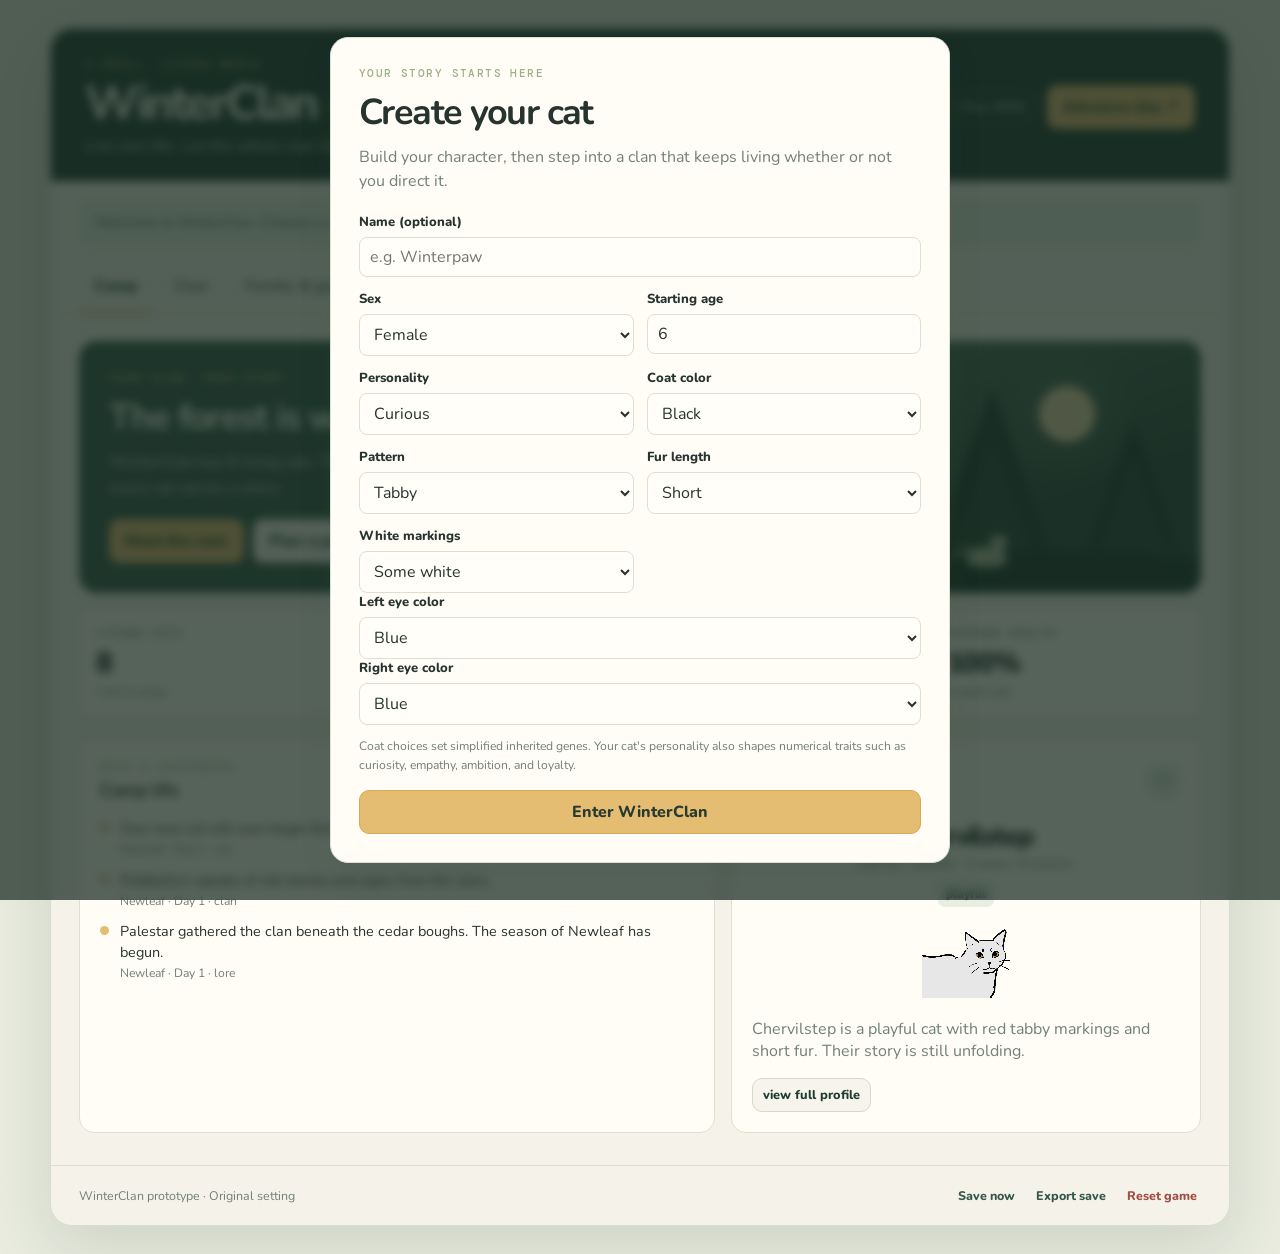
==== docs/index.html @ 531906ff "changed subfolder name" ====
<!doctype html>
<html lang="en">
<head>
  <meta charset="utf-8">
  <meta name="viewport" content="width=device-width, initial-scale=1">
  <title>WinterClan — A Cat Clan Life Simulator</title>
  <link rel="stylesheet" href="styles.css">
</head>
<body>
  <div class="app-shell">
    <header class="topbar">
      <div>
        <p class="eyebrow">A SMALL, LIVING WORLD</p>
        <h1>WinterClan <span class="paw">✦</span></h1>
        <p class="subtitle">Live one life. Let the whole clan live around you.</p>
      </div>
      <div class="top-status">
        <span id="seasonLabel" class="pill">Newleaf · Day 1</span>
        <span id="foodLabel" class="pill">Prey: 12</span>
        <button id="advanceDayBtn" class="button primary">Advance day ↗</button>
      </div>
    </header>

    <div class="notice" id="notice" role="status">
      Welcome to WinterClan. Choose a cat, explore the camp, and shape the clan's future.
    </div>

    <nav class="tabs" aria-label="Game sections">
      <button class="tab active" data-view="camp">Camp</button>
      <button class="tab" data-view="clan">Clan</button>
      <button class="tab" data-view="breeding">Family &amp; genetics</button>
      <button class="tab" data-view="territory">Territory</button>
      <button class="tab" data-view="chronicle">Chronicle</button>
    </nav>

    <main>
      <section class="view active" id="view-camp">
        <div class="hero-card">
          <div class="hero-copy">
            <p class="eyebrow">YOUR CLAN, YOUR STORY</p>
            <h2 id="campGreeting">The forest is waking.</h2>
            <p id="campSummary">Your cats are beginning another day beneath the cedar boughs.</p>
            <div class="hero-actions">
              <button class="button primary" data-jump="clan">Meet the clan</button>
              <button class="button" data-jump="territory">Plan a patrol</button>
            </div>
          </div>
          <div class="camp-art" aria-hidden="true">
            <div class="moon"></div>
            <div class="pine pine-one"></div>
            <div class="pine pine-two"></div>
            <div class="camp-ground"></div>
            <div class="cat-silhouette silhouette-one"></div>
            <div class="cat-silhouette silhouette-two"></div>
          </div>
        </div>

        <div class="stats-grid" id="statsGrid"></div>

        <div class="two-column">
          <section class="panel">
            <div class="panel-heading">
              <div>
                <p class="eyebrow">WHAT'S HAPPENING</p>
                <h3>Camp life</h3>
              </div>
              <span class="tiny-icon">☼</span>
            </div>
            <div id="campEvents" class="event-list"></div>
          </section>

          <section class="panel">
            <div class="panel-heading">
              <div>
                <p class="eyebrow">A CAT TO KNOW</p>
                <h3>Selected cat</h3>
              </div>
              <span class="tiny-icon">♡</span>
            </div>
            <div id="selectedCatCard"></div>
          </section>
        </div>
      </section>

      <section class="view" id="view-clan">
        <div class="section-intro">
          <p class="eyebrow">THE CATS WHO MAKE THE CLAN</p>
          <h2>Clan roster</h2>
          <p>You control one cat. Everyone else makes their own choices, builds relationships, remembers important moments, and may start families without your direction.</p>
        </div>

        <div class="roster-layout">
          <div class="panel roster-panel">
            <div class="panel-heading">
              <h3>Your cats <span id="catCount" class="count"></span></h3>
              <select id="rankFilter" aria-label="Filter by rank">
                <option value="all">All ranks</option>
                <option>leader</option>
                <option>deputy</option>
                <option>medicine cat</option>
                <option>warrior</option>
                <option>apprentice</option>
                <option>kit</option>
                <option>elder</option>
              </select>
            </div>
            <div id="catRoster" class="cat-roster"></div>
          </div>

          <div class="panel detail-panel" id="catDetails">
            <p class="muted">Select a cat to see their profile.</p>
          </div>
        </div>
      </section>

      <section class="view" id="view-breeding">
        <div class="section-intro">
          <p class="eyebrow">BLOODLINES &amp; HIDDEN TRAITS</p>
          <h2>Family &amp; genetics</h2>
          <p>Choose a mate for your own cat and decide whether to start a family. NPC cats form bonds and have kittens autonomously. Every kitten inherits alleles from both parents, so recessive traits can remain hidden for generations.</p>
        </div>

        <div class="breeding-layout">
          <section class="panel">
            <div class="panel-heading">
              <h3>Choose your mate</h3>
              <span class="count">Your cat + mate</span>
            </div>
            <label class="field-label" for="parentA">Your cat</label>
            <select id="parentA" class="wide-select"></select>
            <label class="field-label" for="parentB">Potential mate</label>
            <select id="parentB" class="wide-select"></select>
            <div id="breedingPreview" class="genetics-preview"></div>
            <button id="breedBtn" class="button primary full">Choose to start a family</button>
            <p class="fine-print">Your cat must be an adult and choose an unrelated adult of a different sex in this simplified version. NPC families can develop on their own in the background.</p>
          </section>

          <section class="panel">
            <div class="panel-heading">
              <div>
                <p class="eyebrow">FAMILY HISTORY</p>
                <h3>Bloodline notes</h3>
              </div>
            </div>
            <div id="familyNotes" class="event-list"></div>
          </section>
        </div>
      </section>

      <section class="view" id="view-territory">
        <div class="section-intro">
          <p class="eyebrow">BEYOND THE CAMP</p>
          <h2>Territory &amp; patrols</h2>
          <p>Choose where your cat will lead a patrol. The clanmates who join are selected by their bonds with you, and the outcome can change skills, memories, and relationships.</p>
        </div>

        <section class="panel quest-panel" id="questCard"></section>
        <div class="territory-grid" id="territoryGrid"></div>

        <section class="panel patrol-panel">
          <div class="panel-heading">
            <div>
              <p class="eyebrow">YOUR POINT OF VIEW</p>
              <h3>Your life, your choices</h3>
            </div>
            <span class="tiny-icon">➤</span>
          </div>
          <p id="individualModeText">Choose an activity for your playable cat. The rest of the clan continues acting autonomously.</p>
          <div class="action-row">
            <button class="button" id="trainBtn">Practice a skill</button>
            <button class="button" id="socialBtn">Spend time with a clanmate</button>
            <button class="button" id="restBtn">Rest and recover</button>
          </div>
        </section>
      </section>

      <section class="view" id="view-chronicle">
        <div class="section-intro">
          <p class="eyebrow">NOTHING IS EVER JUST A DAY</p>
          <h2>Clan chronicle</h2>
          <p>Births, discoveries, conflicts, and milestones become part of the clan's history. Individual cats keep private memories that shape future decisions.</p>
        </div>

        <section class="panel">
          <div class="panel-heading">
            <h3>Recent history</h3>
            <button id="clearLogBtn" class="button small">Clear view</button>
          </div>
          <div id="chronicleList" class="chronicle-list"></div>
        </section>
      </section>
    </main>

    <div class="creator-overlay" id="creatorOverlay" role="dialog" aria-modal="true" aria-labelledby="creatorTitle">
      <form class="creator-card" id="creatorForm">
        <p class="eyebrow">YOUR STORY STARTS HERE</p>
        <h2 id="creatorTitle">Create your cat</h2>
        <p class="muted">Build your character, then step into a clan that keeps living whether or not you direct it.</p>

        <div class="creator-grid">
          <div class="creator-field creator-wide">
            <label for="catName">Name (optional)</label>
            <input id="catName" name="name" maxlength="28" placeholder="e.g. Winterpaw">
          </div>

          <div class="creator-field">
            <label for="catSex">Sex</label>
            <select id="catSex" name="sex">
              <option value="female">Female</option>
              <option value="male">Male</option>
            </select>
          </div>

          <div class="creator-field">
            <label for="catAge">Starting age</label>
            <input
                type="number"
                id="catAge"
                name="age"
                value="6"
                min="0"
                max="300"
                step="1"
                required
            >
          </div>

          <div class="creator-field">
            <label for="catPersonality">Personality</label>
            <select id="catPersonality" name="personality">
              <option value="curious">Curious</option>
              <option value="bold">Bold</option>
              <option value="gentle">Gentle</option>
              <option value="patient">Patient</option>
              <option value="wary">Wary</option>
              <option value="playful">Playful</option>
              <option value="proud">Proud</option>
              <option value="observant">Observant</option>
              <option value="stubborn">Stubborn</option>
              <option value="loyal">Loyal</option>
            </select>
          </div>

          <div class="creator-field">
            <label for="catColor">Coat color</label>
            <select id="catColor" name="color">
              <option value="black">Black</option>
              <option value="chocolate">Chocolate</option>
              <option value="blue">Blue-gray</option>
              <option value="lilac">Lilac-gray</option>
              <option value="red">Red</option>
              <option value="cream">Cream</option>
            </select>
          </div>

          <div class="creator-field">
            <label for="catPattern">Pattern</label>
            <select id="catPattern" name="pattern">
              <option value="tabby">Tabby</option>
              <option value="solid">Solid</option>
            </select>
          </div>

          <div class="creator-field">
            <label for="catFur">Fur length</label>
            <select id="catFur" name="fur">
              <option value="short">Short</option>
              <option value="long">Long</option>
            </select>
          </div>

          <div class="creator-field">
            <label for="catWhite">White markings</label>
            <select id="catWhite" name="white">
              <option value="none">None</option>
              <option value="some" selected>Some white</option>
              <option value="high">High white</option>
            </select>
          </div>
        </div>

        <div class="creator-field">
        <label for="catLeftEye">Left eye color</label>
        <select id="catLeftEye" name="leftEye">
            <option value="blue" selected>Blue</option>
            <option value="green">Green</option>
            <option value="amber">Amber</option>
            <option value="gold">Gold</option>
            <option value="copper">Copper</option>
        </select>
        </div>

        <div class="creator-field">
        <label for="catRightEye">Right eye color</label>
        <select id="catRightEye" name="rightEye">
            <option value="blue" selected>Blue</option>
            <option value="green">Green</option>
            <option value="amber">Amber</option>
            <option value="gold">Gold</option>
            <option value="copper">Copper</option>
            <option value="same">Same as left eye</option>
        </select>
        </div>

        <p class="fine-print">Coat choices set simplified inherited genes. Your cat's personality also shapes numerical traits such as curiosity, empathy, ambition, and loyalty.</p>
        <button class="button primary full" type="submit">Enter WinterClan</button>
      </form>
    </div>

    <footer>
      <span>WinterClan prototype · Original setting</span>
      <div class="footer-actions">
        <button id="saveBtn" class="text-button">Save now</button>
        <button id="exportBtn" class="text-button">Export save</button>
        <button id="resetBtn" class="text-button danger-text">Reset game</button>
      </div>
    </footer>
  </div>
  <script src="js/story-events.js"></script>
  <script src="js/gossip.js"></script>
  <script src="js/npc-ai.js"></script>
  <script src="js/relationships.js"></script>
  <script src="js/social-reactions.js"></script>
  <script src="js/cat-renderer.js"></script>
  <script src="js/game.js"></script>
</body>
</html>
---- docs/styles.css ----
@import url("https://fonts.googleapis.com/css2?family=DM+Mono:wght@400;500&family=Nunito:wght@400;600;700;800;900&display=swap");

:root {
  --ink: #26332f;
  --muted: #718078;
  --paper: #f5f3e9;
  --panel: #fffdf6;
  --line: #dedfd0;
  --forest: #34594a;
  --forest-dark: #203d33;
  --sage: #dce7d6;
  --moss: #9caf87;
  --gold: #e4bd72;
  --rose: #dba9a0;
  --shadow: 0 12px 35px rgba(41, 58, 47, 0.08);
}

* {
  box-sizing: border-box;
}

body {
  margin: 0;
  background: #e9ecdf;
  color: var(--ink);
  font-family: "Nunito", system-ui, sans-serif;
}

button,
select,
input {
  font: inherit;
}
button {
  cursor: pointer;
}

button:focus-visible,
select:focus-visible,
input:focus-visible {
  outline: 3px solid #d3a94f;
  outline-offset: 2px;
}

.app-shell {
  max-width: 1180px;
  margin: 28px auto;
  background: var(--paper);
  border: 1px solid #d7ddcf;
  border-radius: 22px;
  overflow: hidden;
  box-shadow: 0 22px 65px rgba(32, 61, 51, 0.14);
}

.topbar {
  padding: 28px 34px 24px;
  background: var(--forest-dark);
  color: #fffdf5;
  display: flex;
  align-items: center;
  justify-content: space-between;
  gap: 24px;
}

h1,
h2,
h3,
p {
  margin-top: 0;
}

h1 {
  font-size: clamp(2rem, 4vw, 3rem);
  letter-spacing: -0.06em;
  line-height: 1;
  margin-bottom: 8px;
}

h2 {
  font-size: clamp(1.65rem, 3vw, 2.25rem);
  letter-spacing: -0.045em;
  margin-bottom: 8px;
}

h3 {
  font-size: 1.12rem;
  letter-spacing: -0.02em;
  margin-bottom: 0;
}

.paw {
  color: var(--gold);
  font-size: 0.72em;
}
.subtitle {
  margin: 0;
  color: #c6d6c8;
}

.eyebrow {
  font:
    500 0.68rem "DM Mono",
    monospace;
  letter-spacing: 0.13em;
  text-transform: uppercase;
  color: var(--moss);
  margin-bottom: 8px;
}

.topbar .eyebrow {
  color: #d2bd84;
}

.top-status {
  display: flex;
  flex-wrap: wrap;
  justify-content: flex-end;
  align-items: center;
  gap: 8px;
}

.pill {
  border: 1px solid #577365;
  border-radius: 99px;
  padding: 8px 12px;
  color: #e7eee4;
  font-size: 0.8rem;
  white-space: nowrap;
}

.button {
  background: #f7f5eb;
  border: 1px solid #d4d9ca;
  color: var(--forest-dark);
  padding: 10px 15px;
  border-radius: 10px;
  font-weight: 800;
  transition:
    transform 0.12s ease,
    background 0.12s ease;
}

.button:hover {
  transform: translateY(-1px);
  background: #fff;
}

.button.primary {
  background: var(--gold);
  border-color: #d5a955;
  color: #293a30;
}

.button.primary:hover {
  background: #f0ca83;
}
.button.small {
  padding: 7px 10px;
  font-size: 0.8rem;
}
.button.full {
  width: 100%;
  margin-top: 16px;
}

.notice {
  margin: 18px 28px 0;
  padding: 12px 15px;
  border-radius: 10px;
  background: #e5eddf;
  color: #3d5b48;
  border: 1px solid #d3e0cd;
  font-size: 0.9rem;
}

.notice-pop {
  animation: noticePop 0.5s ease;
}

@keyframes noticePop {
  0% {
    transform: scale(0.99);
  }
  50% {
    transform: scale(1.01);
  }
  100% {
    transform: scale(1);
  }
}

.tabs {
  display: flex;
  gap: 6px;
  padding: 18px 28px 0;
  border-bottom: 1px solid var(--line);
  overflow-x: auto;
}

.tab {
  border: 0;
  background: transparent;
  color: var(--muted);
  padding: 12px 15px 14px;
  font-weight: 800;
  border-bottom: 3px solid transparent;
  white-space: nowrap;
}

.tab:hover {
  color: var(--forest);
}

.tab.active {
  color: var(--forest-dark);
  border-bottom-color: var(--gold);
}

main {
  padding: 26px 28px 32px;
  min-height: 520px;
}

.view {
  display: none;
  animation: appear 0.18s ease;
}
.view.active {
  display: block;
}

@keyframes appear {
  from {
    opacity: 0.55;
    transform: translateY(3px);
  }
  to {
    opacity: 1;
    transform: none;
  }
}

.hero-card {
  min-height: 250px;
  background: var(--forest);
  border-radius: 18px;
  overflow: hidden;
  color: #fffdf5;
  display: grid;
  grid-template-columns: 1.1fr 0.9fr;
  position: relative;
}

.hero-copy {
  padding: 30px;
  z-index: 1;
  align-self: center;
}
.hero-copy .eyebrow {
  color: #e7c981;
}

.hero-copy p:not(.eyebrow) {
  max-width: 430px;
  color: #d9e4d8;
  line-height: 1.6;
}

.hero-actions {
  display: flex;
  gap: 9px;
  flex-wrap: wrap;
  margin-top: 18px;
}

.camp-art {
  min-height: 250px;
  position: relative;
  overflow: hidden;
  background: linear-gradient(160deg, #597964 0%, #2d4d3f 68%);
}

.moon {
  width: 56px;
  height: 56px;
  border-radius: 50%;
  background: #e9d8a8;
  position: absolute;
  right: 21%;
  top: 18%;
  box-shadow: 0 0 50px #e9d8a855;
}

.pine {
  position: absolute;
  bottom: 28px;
  width: 0;
  height: 0;
  border-left: 58px solid transparent;
  border-right: 58px solid transparent;
  border-bottom: 160px solid #203d33;
}

.pine:after {
  content: "";
  position: absolute;
  left: -42px;
  top: 40px;
  border-left: 42px solid transparent;
  border-right: 42px solid transparent;
  border-bottom: 118px solid #294738;
}

.pine-one {
  right: 30%;
  transform: scale(1.2);
}

.pine-two {
  right: 2%;
  transform: scale(0.8);
  border-bottom-color: #1f3a30;
}

.camp-ground {
  position: absolute;
  bottom: 0;
  height: 45px;
  width: 100%;
  background: #1d382e;
  border-radius: 50% 50% 0 0 / 25% 25% 0 0;
}

.cat-silhouette {
  position: absolute;
  z-index: 2;
  bottom: 27px;
  width: 55px;
  height: 28px;
  border-radius: 45% 48% 35% 35%;
  background: #d6c6a0;
}

.cat-silhouette:before {
  content: "";
  position: absolute;
  right: -2px;
  top: -18px;
  width: 25px;
  height: 23px;
  border-radius: 50%;
  background: inherit;
  clip-path: polygon(
    0 20%,
    24% 0,
    40% 20%,
    76% 0,
    100% 45%,
    82% 100%,
    18% 100%
  );
}

.cat-silhouette:after {
  content: "";
  position: absolute;
  left: -24px;
  top: 4px;
  width: 35px;
  height: 6px;
  border-top: 4px solid #d6c6a0;
  border-radius: 50%;
  transform: rotate(-25deg);
}

.silhouette-one {
  left: 25%;
}

.silhouette-two {
  left: 52%;
  bottom: 22px;
  transform: scale(0.72);
  background: #aebc9b;
}

.stats-grid {
  display: grid;
  grid-template-columns: repeat(4, 1fr);
  gap: 12px;
  margin: 16px 0 22px;
}

.stat-card {
  background: var(--panel);
  border: 1px solid var(--line);
  border-radius: 13px;
  padding: 16px;
}

.stat-label {
  color: var(--muted);
  font:
    500 0.68rem "DM Mono",
    monospace;
  text-transform: uppercase;
  letter-spacing: 0.08em;
}

.stat-value {
  font-size: 1.75rem;
  font-weight: 900;
  margin-top: 4px;
  letter-spacing: -0.04em;
}

.stat-foot {
  font-size: 0.78rem;
  color: var(--muted);
  margin-top: 1px;
}

.two-column,
.breeding-layout {
  display: grid;
  grid-template-columns: 1.15fr 0.85fr;
  gap: 16px;
}

.panel {
  background: var(--panel);
  border: 1px solid var(--line);
  border-radius: 15px;
  padding: 20px;
  min-width: 0;
}

.panel-heading {
  display: flex;
  align-items: center;
  justify-content: space-between;
  gap: 12px;
  margin-bottom: 16px;
}

.panel-heading .eyebrow {
  margin-bottom: 4px;
}

.tiny-icon {
  display: grid;
  place-items: center;
  width: 34px;
  height: 34px;
  border-radius: 11px;
  background: #e9efe3;
  color: var(--forest);
  font-size: 1.1rem;
}

.event-list {
  display: flex;
  flex-direction: column;
  gap: 11px;
}

.event-item {
  display: flex;
  gap: 11px;
  align-items: flex-start;
  font-size: 0.9rem;
  line-height: 1.45;
}

.event-dot {
  width: 9px;
  height: 9px;
  margin-top: 5px;
  flex: 0 0 auto;
  border-radius: 50%;
  background: var(--gold);
}

.event-item small {
  display: block;
  color: var(--muted);
  margin-top: 2px;
  font-size: 0.76rem;
}

.section-intro {
  margin: 2px 0 22px;
  max-width: 720px;
}

.section-intro > p:last-child {
  color: var(--muted);
  line-height: 1.6;
  margin-bottom: 0;
}

.roster-layout {
  display: grid;
  grid-template-columns: minmax(270px, 0.8fr) minmax(0, 1.2fr);
  gap: 16px;
  align-items: start;
}

.roster-panel {
  padding: 16px;
}
.count {
  font:
    500 0.72rem "DM Mono",
    monospace;
  color: var(--muted);
  background: #edf0e7;
  padding: 4px 7px;
  border-radius: 6px;
}

select,
input {
  background: #fffef9;
  color: var(--ink);
  border: 1px solid var(--line);
  border-radius: 8px;
  padding: 8px 10px;
  max-width: 100%;
}

.cat-roster {
  display: flex;
  flex-direction: column;
  gap: 7px;
  max-height: 600px;
  overflow-y: auto;
}

.cat-row {
  display: flex;
  align-items: center;
  gap: 10px;
  border: 1px solid transparent;
  border-radius: 11px;
  padding: 9px;
  background: #f8f7ef;
  text-align: left;
  color: var(--ink);
  width: 100%;
}

.cat-row:hover {
  border-color: #c9d7c5;
  background: #f0f4eb;
}
.cat-row.selected {
  border-color: #93ae8b;
  background: #e8f0e3;
}

.cat-avatar {
  width: 43px;
  height: 43px;
  flex: 0 0 auto;
  display: grid;
  place-items: center;
  font-size: 1.6rem;
  border-radius: 12px;
  background: var(--fur, #c8b79d);
  border: 2px solid #ffffff99;
}

.cat-row-info {
  flex: 1;
  min-width: 0;
}
.cat-row-name {
  font-weight: 900;
}
.cat-row-sub {
  color: var(--muted);
  font-size: 0.76rem;
}

.cat-row-badge {
  font-size: 0.67rem;
  padding: 4px 6px;
  border-radius: 6px;
  background: #e7eadf;
  color: #526252;
}

.detail-panel {
  min-height: 320px;
}

.profile-heading {
  text-align: center;
  margin-bottom: 8px;
}

.profile-heading .tag-row {
  justify-content: center;
}

.profile-avatar {
  width: 88px;
  height: 88px;
  border-radius: 20px;
  background: transparent;
  border: 4px solid #fff;
  box-shadow: 0 0 0 1px var(--line);
  display: grid;
  place-items: center;
  object-fit: contain;
  flex: 0 0 auto;
}

.profile-illustration {
  display: flex;
  justify-content: center;
  align-items: center;
  width: 100%;
  margin: 12px 0 20px;
  padding: 0;
}

#fullProfileCatCanvas {
  display: block;
  width: 100%;
  max-width: 680px;
  max-height: 460px;
  height: auto;
  object-fit: contain;
}

.profile-name {
  font-size: 1.65rem;
  font-weight: 900;
  letter-spacing: -0.04em;
}
.profile-meta {
  color: var(--muted);
  font-size: 0.85rem;
  text-transform: lowercase;
}
.tag-row {
  display: flex;
  flex-wrap: wrap;
  gap: 6px;
  margin-top: 8px;
}

.tag {
  background: #e8eee2;
  color: #3e5b48;
  border-radius: 7px;
  padding: 5px 8px;
  font-size: 0.75rem;
  font-weight: 800;
}

.profile-section {
  border-top: 1px solid var(--line);
  padding-top: 15px;
  margin-top: 15px;
}

.profile-section h4 {
  margin: 0 0 10px;
  font-size: 0.88rem;
}

.trait-grid {
  display: grid;
  grid-template-columns: repeat(2, minmax(0, 1fr));
  gap: 8px;
}

.trait {
  background: #f5f4eb;
  border-radius: 9px;
  padding: 10px;
}
.trait-label {
  color: var(--muted);
  font-size: 0.72rem;
}
.trait-value {
  font-weight: 800;
  font-size: 0.88rem;
  margin-top: 3px;
  overflow-wrap: anywhere;
}
.meter {
  height: 6px;
  background: #e6e8dd;
  border-radius: 99px;
  overflow: hidden;
  margin-top: 7px;
}
.meter span {
  display: block;
  height: 100%;
  background: var(--moss);
  border-radius: inherit;
}

.field-label {
  display: block;
  font-weight: 800;
  font-size: 0.82rem;
  margin: 15px 0 6px;
}
.wide-select {
  width: 100%;
}

.genetics-preview {
  margin-top: 18px;
  padding: 15px;
  border-radius: 12px;
  background: #f3f4e9;
  line-height: 1.55;
  font-size: 0.88rem;
}

.preview-title {
  font-weight: 900;
  margin-bottom: 8px;
}

.gene-line {
  display: flex;
  justify-content: space-between;
  gap: 12px;
  padding: 5px 0;
  border-bottom: 1px dashed #d9dece;
}

.gene-line:last-child {
  border-bottom: 0;
}
.gene-line span:last-child {
  font-family: "DM Mono", monospace;
  font-size: 0.8rem;
}
.fine-print {
  font-size: 0.76rem;
  color: var(--muted);
  line-height: 1.5;
  margin: 12px 0 0;
}

.territory-grid {
  display: grid;
  grid-template-columns: repeat(3, 1fr);
  gap: 13px;
  margin-bottom: 16px;
}

.location-card {
  text-align: left;
  padding: 17px;
  border: 1px solid var(--line);
  border-radius: 14px;
  background: var(--panel);
  color: var(--ink);
  min-height: 175px;
}

.location-card:hover {
  border-color: #9eb599;
  transform: translateY(-2px);
}
.location-emoji {
  font-size: 1.8rem;
  display: block;
  margin-bottom: 10px;
}
.location-card h3 {
  margin-bottom: 7px;
}

.location-card p {
  color: var(--muted);
  font-size: 0.82rem;
  line-height: 1.5;
  margin-bottom: 10px;
}

.location-difficulty {
  font:
    0.68rem "DM Mono",
    monospace;
  color: #59715b;
  text-transform: uppercase;
  letter-spacing: 0.08em;
}

.patrol-panel {
  margin-top: 10px;
}
.action-row {
  display: flex;
  flex-wrap: wrap;
  gap: 8px;
}
.muted {
  color: var(--muted);
}

.chronicle-list {
  display: flex;
  flex-direction: column;
  gap: 0;
}

.chronicle-entry {
  display: grid;
  grid-template-columns: 110px 1fr;
  gap: 15px;
  padding: 14px 0;
  border-bottom: 1px solid var(--line);
  line-height: 1.5;
}

.chronicle-entry:last-child {
  border-bottom: 0;
}

.chronicle-date {
  color: var(--muted);
  font:
    0.7rem "DM Mono",
    monospace;
}

.chronicle-text {
    font-size: 0.9rem;
    white-space: pre-wrap;
    overflow-wrap: anywhere;
    min-width: 0;
}

.chronicle-type {
  display: inline-block;
  margin-right: 7px;
  color: #527055;
  background: #e9efe3;
  border-radius: 5px;
  padding: 2px 6px;
  font-size: 0.65rem;
  font-weight: 900;
  text-transform: uppercase;
}

.creator-overlay {
  position: fixed;
  inset: 0;
  z-index: 20;
  display: none;
  align-items: center;
  justify-content: center;
  overflow-y: auto;
  padding: 20px;
  background: rgba(21, 39, 31, 0.72);
  backdrop-filter: blur(5px);
}

.creator-overlay.open {
  display: flex;
}

.creator-card {
  width: min(100%, 620px);
  max-height: 95vh;
  overflow-y: auto;
  padding: 28px;
  border: 1px solid var(--line);
  border-radius: 18px;
  background: var(--panel);
  box-shadow: var(--shadow);
}

.creator-card h2 {
  margin-bottom: 8px;
}
.creator-card > .muted {
  line-height: 1.5;
}

.creator-grid {
  display: grid;
  grid-template-columns: repeat(2, minmax(0, 1fr));
  gap: 13px;
  margin-top: 20px;
}

.creator-field {
  display: flex;
  flex-direction: column;
  gap: 6px;
  min-width: 0;
}
.creator-field label {
  font-size: 0.82rem;
  font-weight: 800;
}
.creator-field input,
.creator-field select {
  width: 100%;
}
.creator-wide {
  grid-column: 1 / -1;
}

footer {
  border-top: 1px solid var(--line);
  padding: 17px 28px;
  display: flex;
  justify-content: space-between;
  align-items: center;
  gap: 12px;
  color: var(--muted);
  font-size: 0.78rem;
}

.footer-actions {
  display: flex;
  gap: 13px;
  flex-wrap: wrap;
}

.text-button {
  border: 0;
  background: transparent;
  color: var(--forest);
  font-weight: 800;
  padding: 4px;
}

.text-button:hover {
  text-decoration: underline;
}
.danger-text {
  color: #a04d43;
}
.empty-state {
  color: var(--muted);
  padding: 16px 0;
  font-size: 0.9rem;
}

#miniProfileCatCanvas {
  width: 88px;
  height: 79px;
  display: block;
  object-fit: contain;
}

@media (max-width: 820px) {
  .app-shell {
    margin: 0;
    border-radius: 0;
    border: 0;
  }
  .topbar {
    align-items: flex-start;
    flex-direction: column;
    padding: 24px 20px;
  }
  .top-status {
    justify-content: flex-start;
  }
  main {
    padding: 20px 16px 28px;
  }
  .tabs {
    padding: 14px 12px 0;
  }
  .notice {
    margin: 14px 16px 0;
  }
  .hero-card {
    grid-template-columns: 1fr;
  }
  .camp-art {
    min-height: 145px;
  }
  .hero-copy {
    padding: 24px;
  }
  .stats-grid {
    grid-template-columns: repeat(2, 1fr);
  }
  .two-column,
  .breeding-layout,
  .roster-layout {
    grid-template-columns: 1fr;
  }
  .territory-grid {
    grid-template-columns: 1fr;
  }
  .location-card {
    min-height: auto;
  }
  footer {
    padding: 16px;
    align-items: flex-start;
    flex-direction: column;
  }
  .creator-card {
    padding: 22px;
  }
}

@media (max-width: 480px) {
  .creator-grid {
    grid-template-columns: 1fr;
  }
  .creator-wide {
    grid-column: auto;
  }
  .chronicle-entry {
    grid-template-columns: 1fr;
    gap: 4px;
  }
  .profile-header {
    align-items: flex-start;
  }
  .profile-avatar {
    width: 70px;
    height: 70px;
    font-size: 2.5rem;
  }
}

@media (prefers-reduced-motion: reduce) {
  *,
  *::before,
  *::after {
    animation-duration: 0.01ms !important;
    transition-duration: 0.01ms !important;
    scroll-behavior: auto !important;
  }
}
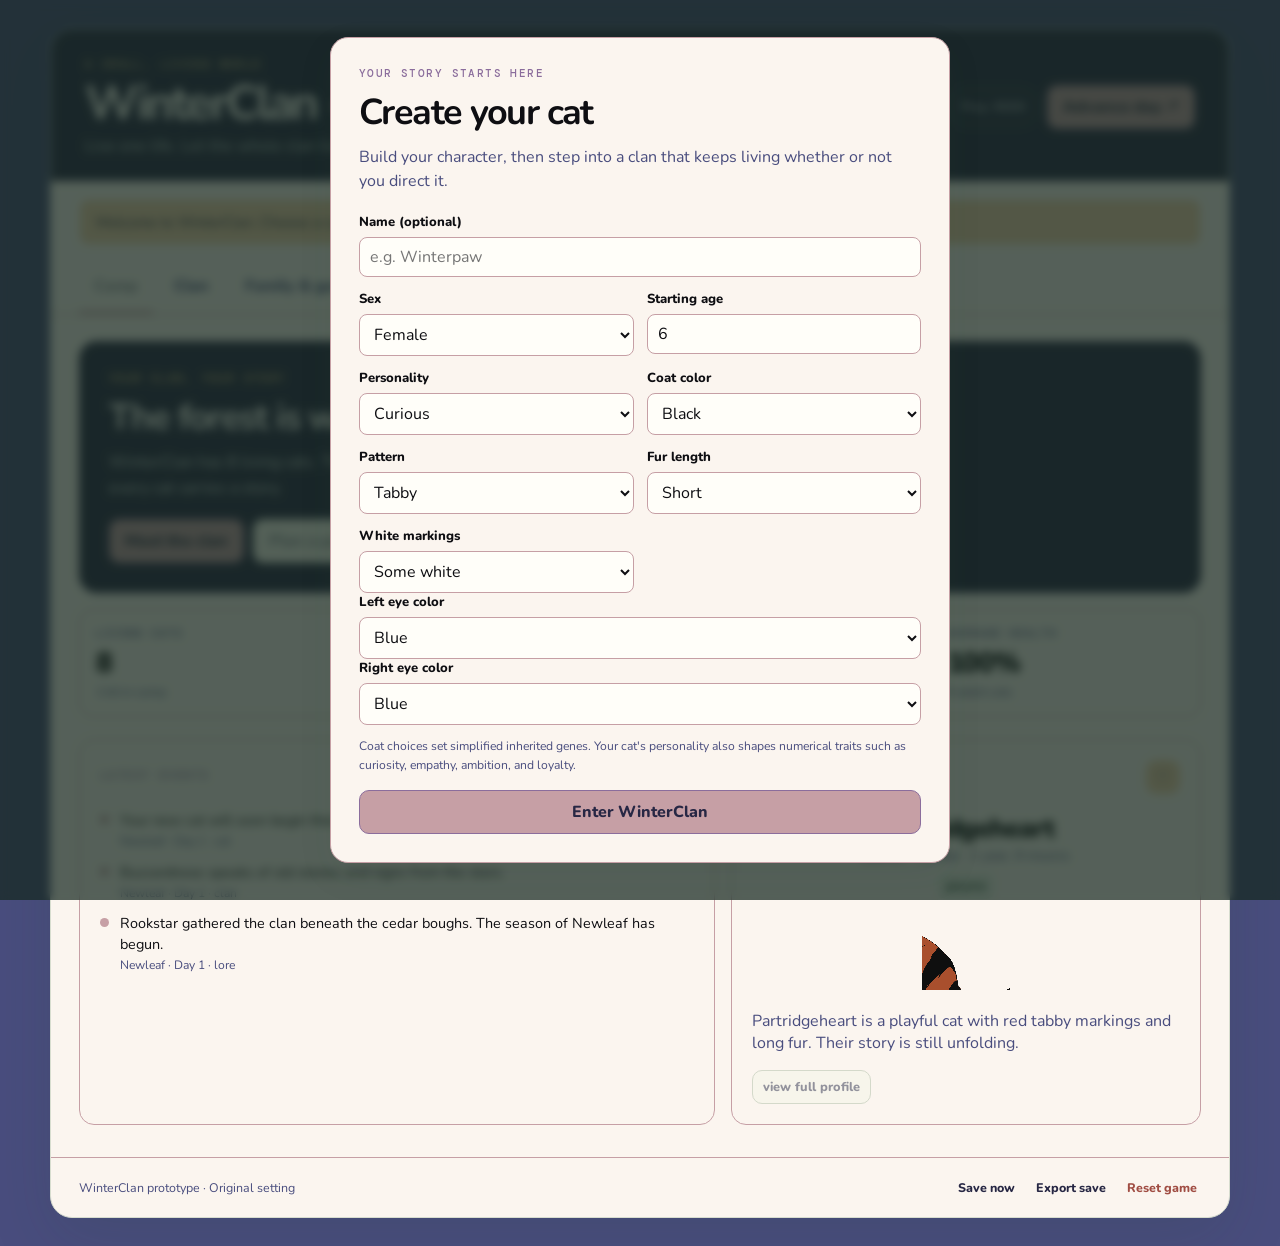
==== commit 1da32188: "Merge branch 'main' of https://github.com/disanthus/cat-game" ====
--- a/docs/index.html
+++ b/docs/index.html
@@ -61,8 +61,7 @@
           <section class="panel">
             <div class="panel-heading">
               <div>
-                <p class="eyebrow">WHAT'S HAPPENING</p>
-                <h3>Camp life</h3>
+                <p class="eyebrow">LATEST EVENTS</p>
               </div>
               <span class="tiny-icon">☼</span>
             </div>
@@ -72,8 +71,7 @@
           <section class="panel">
             <div class="panel-heading">
               <div>
-                <p class="eyebrow">A CAT TO KNOW</p>
-                <h3>Selected cat</h3>
+                <p class="eyebrow">SELECTED CAT</p>
               </div>
               <span class="tiny-icon">♡</span>
             </div>
--- a/docs/styles.css
+++ b/docs/styles.css
@@ -1,17 +1,17 @@
 @import url("https://fonts.googleapis.com/css2?family=DM+Mono:wght@400;500&family=Nunito:wght@400;600;700;800;900&display=swap");
 
 :root {
-  --ink: #26332f;
-  --muted: #718078;
-  --paper: #f5f3e9;
-  --panel: #fffdf6;
-  --line: #dedfd0;
-  --forest: #34594a;
-  --forest-dark: #203d33;
-  --sage: #dce7d6;
-  --moss: #9caf87;
-  --gold: #e4bd72;
-  --rose: #dba9a0;
+  --ink: #0e0e12;
+  --muted: #494d7e;
+  --paper: #fbf5ef;
+  --panel: #fbf5ef;
+  --line: #c69fa5;
+  --forest: #272744;
+  --forest-dark: #92929c;
+  --sage: #ffd4a3;
+  --moss: #8b6d9c;
+  --gold: #c69fa5;
+  --rose: #d08159;
   --shadow: 0 12px 35px rgba(41, 58, 47, 0.08);
 }
 
@@ -21,7 +21,7 @@
 
 body {
   margin: 0;
-  background: #e9ecdf;
+  background: #494d7e;
   color: var(--ink);
   font-family: "Nunito", system-ui, sans-serif;
 }
@@ -38,7 +38,7 @@
 button:focus-visible,
 select:focus-visible,
 input:focus-visible {
-  outline: 3px solid #d3a94f;
+  outline: 3px solid #c69fa5;
   outline-offset: 2px;
 }
 
@@ -54,7 +54,7 @@
 
 .topbar {
   padding: 28px 34px 24px;
-  background: var(--forest-dark);
+  background: var(--forest);
   color: #fffdf5;
   display: flex;
   align-items: center;
@@ -147,12 +147,12 @@
 
 .button.primary {
   background: var(--gold);
-  border-color: #d5a955;
-  color: #293a30;
+  border-color: #8b6d9c;
+  color: #272744;
 }
 
 .button.primary:hover {
-  background: #f0ca83;
+  background: #8b6d9c;
 }
 .button.small {
   padding: 7px 10px;
@@ -167,9 +167,9 @@
   margin: 18px 28px 0;
   padding: 12px 15px;
   border-radius: 10px;
-  background: #e5eddf;
-  color: #3d5b48;
-  border: 1px solid #d3e0cd;
+  background: #f2d3ab;
+  color: #272744;
+  border: 1px solid #fbf5ef;
   font-size: 0.9rem;
 }
 
@@ -273,117 +273,6 @@
   margin-top: 18px;
 }
 
-.camp-art {
-  min-height: 250px;
-  position: relative;
-  overflow: hidden;
-  background: linear-gradient(160deg, #597964 0%, #2d4d3f 68%);
-}
-
-.moon {
-  width: 56px;
-  height: 56px;
-  border-radius: 50%;
-  background: #e9d8a8;
-  position: absolute;
-  right: 21%;
-  top: 18%;
-  box-shadow: 0 0 50px #e9d8a855;
-}
-
-.pine {
-  position: absolute;
-  bottom: 28px;
-  width: 0;
-  height: 0;
-  border-left: 58px solid transparent;
-  border-right: 58px solid transparent;
-  border-bottom: 160px solid #203d33;
-}
-
-.pine:after {
-  content: "";
-  position: absolute;
-  left: -42px;
-  top: 40px;
-  border-left: 42px solid transparent;
-  border-right: 42px solid transparent;
-  border-bottom: 118px solid #294738;
-}
-
-.pine-one {
-  right: 30%;
-  transform: scale(1.2);
-}
-
-.pine-two {
-  right: 2%;
-  transform: scale(0.8);
-  border-bottom-color: #1f3a30;
-}
-
-.camp-ground {
-  position: absolute;
-  bottom: 0;
-  height: 45px;
-  width: 100%;
-  background: #1d382e;
-  border-radius: 50% 50% 0 0 / 25% 25% 0 0;
-}
-
-.cat-silhouette {
-  position: absolute;
-  z-index: 2;
-  bottom: 27px;
-  width: 55px;
-  height: 28px;
-  border-radius: 45% 48% 35% 35%;
-  background: #d6c6a0;
-}
-
-.cat-silhouette:before {
-  content: "";
-  position: absolute;
-  right: -2px;
-  top: -18px;
-  width: 25px;
-  height: 23px;
-  border-radius: 50%;
-  background: inherit;
-  clip-path: polygon(
-    0 20%,
-    24% 0,
-    40% 20%,
-    76% 0,
-    100% 45%,
-    82% 100%,
-    18% 100%
-  );
-}
-
-.cat-silhouette:after {
-  content: "";
-  position: absolute;
-  left: -24px;
-  top: 4px;
-  width: 35px;
-  height: 6px;
-  border-top: 4px solid #d6c6a0;
-  border-radius: 50%;
-  transform: rotate(-25deg);
-}
-
-.silhouette-one {
-  left: 25%;
-}
-
-.silhouette-two {
-  left: 52%;
-  bottom: 22px;
-  transform: scale(0.72);
-  background: #aebc9b;
-}
-
 .stats-grid {
   display: grid;
   grid-template-columns: repeat(4, 1fr);
@@ -453,8 +342,8 @@
   width: 34px;
   height: 34px;
   border-radius: 11px;
-  background: #e9efe3;
-  color: var(--forest);
+  background: #f2d3ab;
+  color: #494d7e;
   font-size: 1.1rem;
 }
 
@@ -847,13 +736,11 @@
 .chronicle-type {
   display: inline-block;
   margin-right: 7px;
-  color: #527055;
-  background: #e9efe3;
-  border-radius: 5px;
+  color: #8b6d9c;
   padding: 2px 6px;
   font-size: 0.65rem;
-  font-weight: 900;
-  text-transform: uppercase;
+  font-weight: 700;
+  text-transform: lowercase;
 }
 
 .creator-overlay {
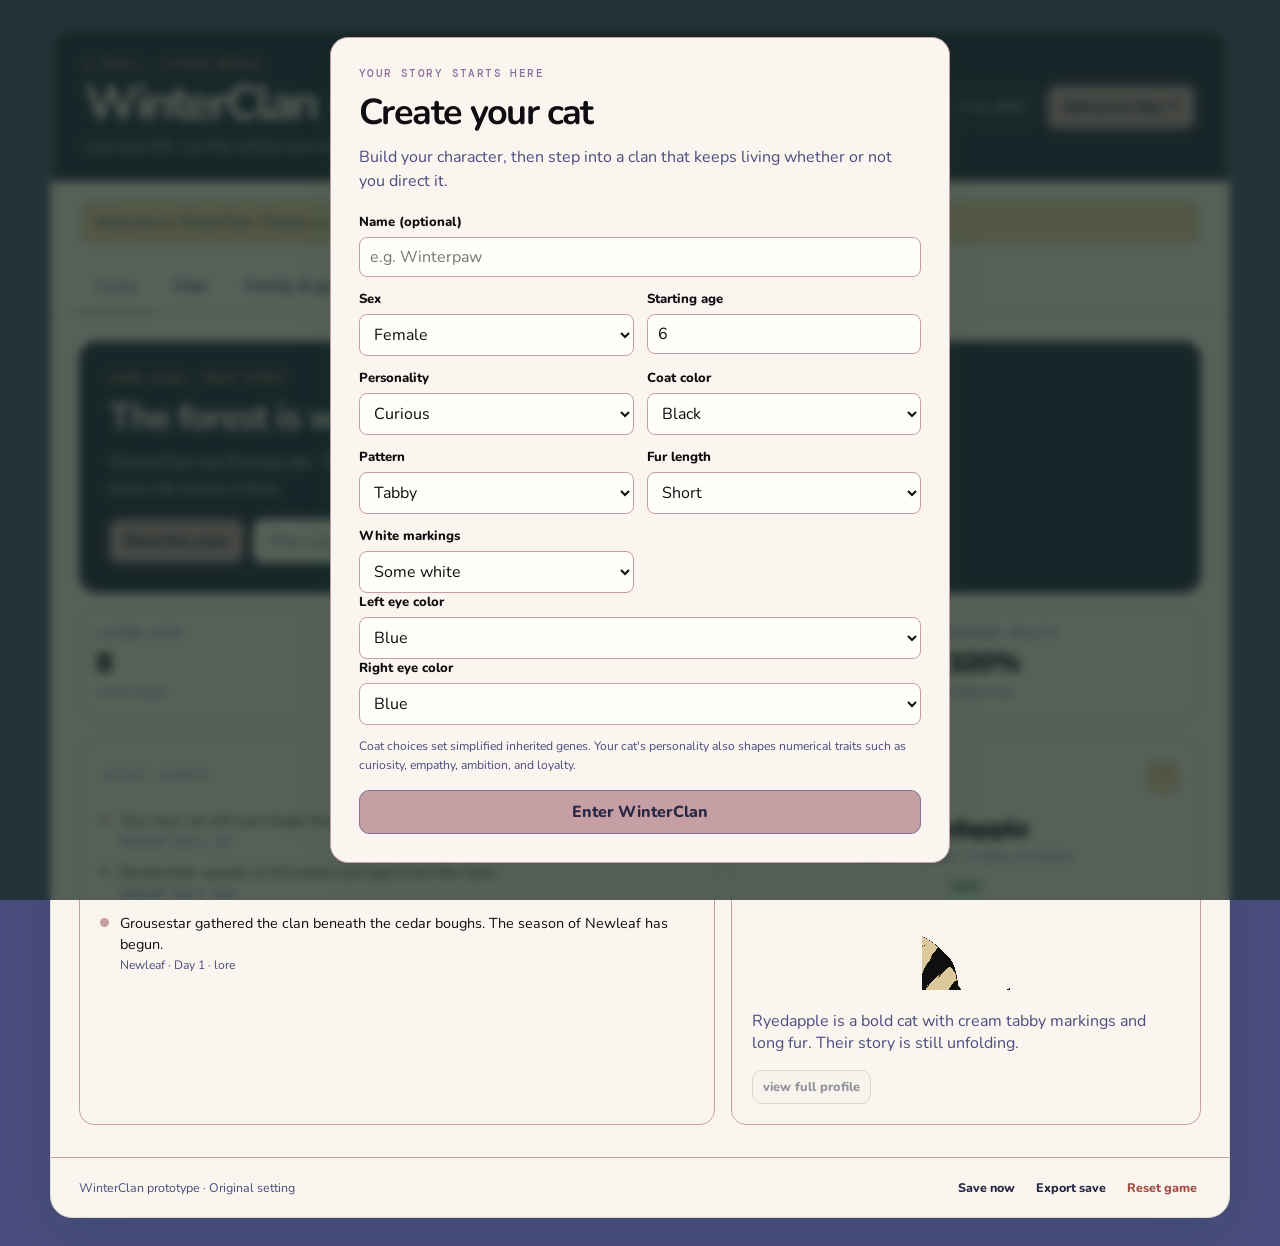
==== commit c3c75f54: "fixed clan roster sorting and small ui adjustments" ====
--- a/docs/index.html
+++ b/docs/index.html
@@ -93,13 +93,13 @@
               <h3>Your cats <span id="catCount" class="count"></span></h3>
               <select id="rankFilter" aria-label="Filter by rank">
                 <option value="all">All ranks</option>
-                <option>leader</option>
-                <option>deputy</option>
-                <option>medicine cat</option>
-                <option>warrior</option>
-                <option>apprentice</option>
-                <option>kit</option>
-                <option>elder</option>
+                <option>Leader</option>
+                <option>Deputy</option>
+                <option>Medicine Cat</option>
+                <option>Warrior</option>
+                <option>Apprentice</option>
+                <option>Kit</option>
+                <option>Elder</option>
               </select>
             </div>
             <div id="catRoster" class="cat-roster"></div>
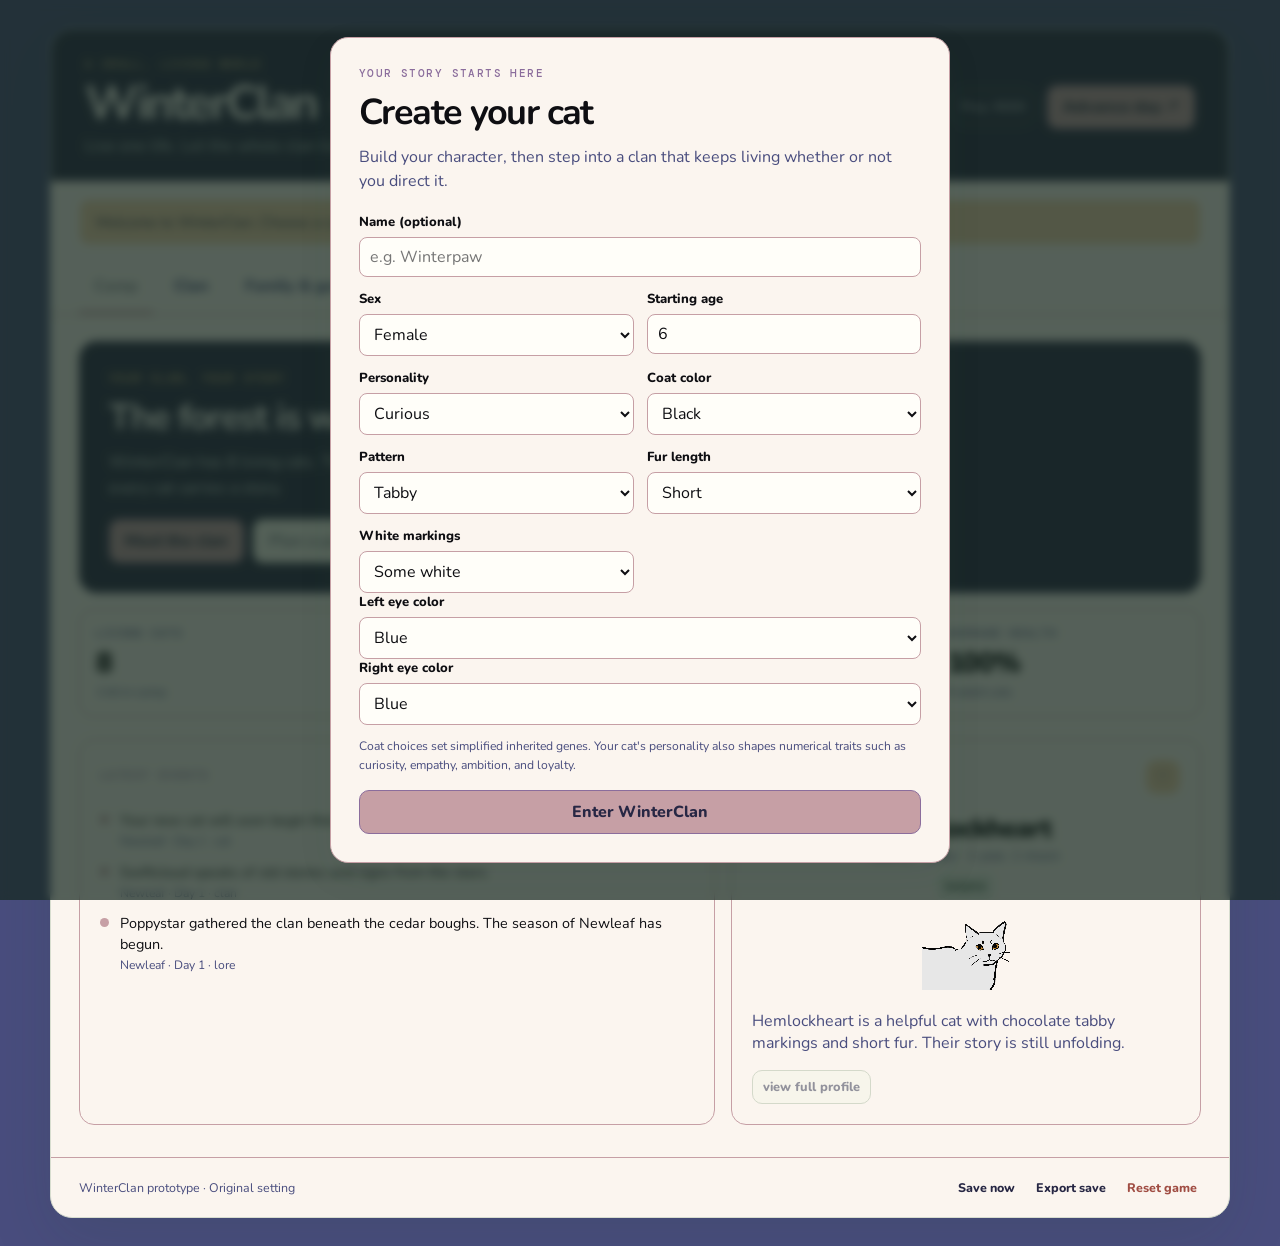
==== commit e6a9b009: "heavy relationship nerfs so everyone isn't besties yet enemies yet crushes + new breakup event" ====
--- a/docs/index.html
+++ b/docs/index.html
@@ -152,7 +152,7 @@
           <p>Choose where your cat will lead a patrol. The clanmates who join are selected by their bonds with you, and the outcome can change skills, memories, and relationships.</p>
         </div>
 
-        <section class="panel quest-panel" id="questCard"></section>
+        <section id="questCard" hidden aria-labelledby="storyEventSpeaker"></section>
         <div class="territory-grid" id="territoryGrid"></div>
 
         <section class="panel patrol-panel">
@@ -322,4 +322,4 @@
   <script src="js/cat-renderer.js"></script>
   <script src="js/game.js"></script>
 </body>
-</html>+</html>
--- a/docs/styles.css
+++ b/docs/styles.css
@@ -26,6 +26,103 @@
   font-family: "Nunito", system-ui, sans-serif;
 }
 
+#questCard:not([hidden]) {
+  margin-bottom: 16px;
+  color: var(--ink);
+}
+
+.story-event-panel {
+  max-width: 540px;
+  margin-inline: auto;
+}
+
+.story-event {
+  background: var(--paper);
+  border: 1px solid var(--line);
+  border-radius: 14px;
+  padding: 24px;
+}
+
+.story-event-card h2,
+.story-event-card p {
+  margin: 0;
+}
+
+.story-event-card p {
+  line-height: 1.55;
+}
+
+.story-event .story-event-card p {
+  margin-top: 8px;
+}
+
+.story-event-actions {
+  display: flex;
+  flex-wrap: wrap;
+  justify-content: center;
+  gap: 10px;
+}
+
+.story-event .story-event-actions {
+  margin-top: 16px;
+}
+
+.story-event-actions button {
+  padding: 10px 16px;
+  border: 0;
+  border-radius: 5px;
+  background: var(--muted);
+  color: var(--sage);
+  font-weight: 800;
+}
+
+.story-event-actions button:hover {
+  background: var(--forest);
+}
+
+.story-dialogue {
+  padding: 20px 4px 4px;
+}
+
+.story-dialogue-portrait {
+  display: block;
+  width: min(45%, 200px);
+  aspect-ratio: 10 / 9;
+  margin: 0 4px 0 auto;
+}
+
+.story-dialogue .story-event-card {
+  position: relative;
+  padding: 0 clamp(14px, 4vw, 24px) 27px;
+  border: 3px dotted var(--ink);
+  border-radius: 10px;
+  background: var(--paper);
+}
+
+.story-dialogue .story-event-card h2 {
+  position: relative;
+  width: fit-content;
+  max-width: 100%;
+  overflow-wrap: anywhere;
+  margin-top: -18px;
+  margin-bottom: 12px;
+  padding: 7px 16px;
+  border-radius: 5px;
+  background: var(--muted);
+  color: var(--sage);
+  font-size: 1rem;
+}
+
+.story-dialogue .story-event-actions {
+  position: relative;
+  margin: -10px 14px 0;
+}
+
+.story-dialogue .story-event-actions button {
+  flex: 1 1 128px;
+  max-width: 215px;
+}
+
 button,
 select,
 input {
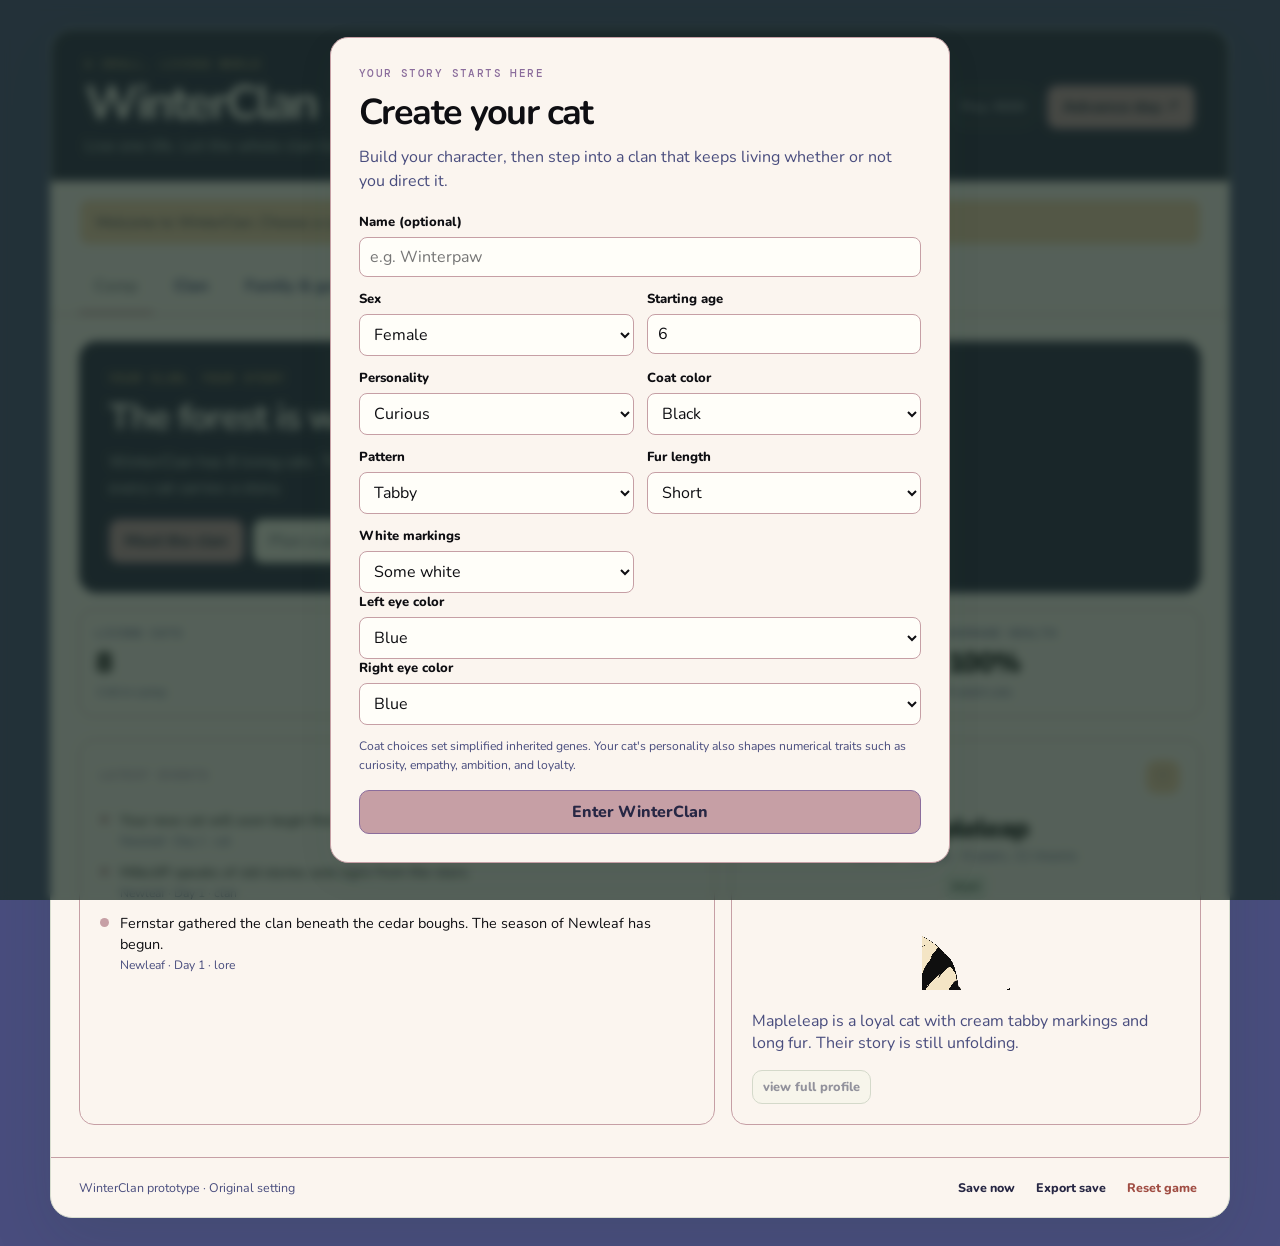
==== commit 66a7e218: "cats can die (but no one rly cares yet), leaders choose mentors for apprentices without one and choo" ====
--- a/docs/index.html
+++ b/docs/index.html
@@ -57,6 +57,30 @@
 
         <div class="stats-grid" id="statsGrid"></div>
 
+        <section class="panel" id="deputyAppointment" hidden>
+          <h3>Choose a deputy</h3>
+          <div id="deputyControls">
+            <div class="action-row">
+              <label for="deputyCandidate">Warrior</label>
+              <select id="deputyCandidate"></select>
+              <button class="button primary small" id="appointDeputyBtn" type="button">Appoint deputy</button>
+            </div>
+          </div>
+          <p id="noDeputyCandidates" hidden>No warriors are eligible to become deputy.</p>
+        </section>
+
+        <section class="panel" id="leaderAppointment" hidden>
+          <h3>Choose a leader</h3>
+          <div id="leaderControls">
+            <div class="action-row">
+              <label for="leaderCandidate">Warrior</label>
+              <select id="leaderCandidate"></select>
+              <button class="button primary small" id="appointLeaderBtn" type="button">Appoint leader</button>
+            </div>
+          </div>
+          <p id="noLeaderCandidates" hidden>No warriors are eligible to become leader.</p>
+        </section>
+
         <div class="two-column">
           <section class="panel">
             <div class="panel-heading">
@@ -154,6 +178,7 @@
 
         <section id="questCard" hidden aria-labelledby="storyEventSpeaker"></section>
         <div class="territory-grid" id="territoryGrid"></div>
+        <section class="panel patrol-panel" id="medicineDen" hidden></section>
 
         <section class="panel patrol-panel">
           <div class="panel-heading">
@@ -314,6 +339,7 @@
       </div>
     </footer>
   </div>
+  <script src="js/conditions.js"></script>
   <script src="js/story-events.js"></script>
   <script src="js/gossip.js"></script>
   <script src="js/npc-ai.js"></script>
--- a/docs/styles.css
+++ b/docs/styles.css
@@ -6,12 +6,12 @@
   --paper: #fbf5ef;
   --panel: #fbf5ef;
   --line: #c69fa5;
-  --forest: #272744;
-  --forest-dark: #92929c;
-  --sage: #ffd4a3;
-  --moss: #8b6d9c;
-  --gold: #c69fa5;
-  --rose: #d08159;
+  --deep-indigo: #272744;
+  --cool-gray: #92929c;
+  --peach: #ffd4a3;
+  --mauve: #8b6d9c;
+  --dusty-rose: #c69fa5;
+  --terracotta: #d08159;
   --shadow: 0 12px 35px rgba(41, 58, 47, 0.08);
 }
 
@@ -72,12 +72,12 @@
   border: 0;
   border-radius: 5px;
   background: var(--muted);
-  color: var(--sage);
+  color: var(--peach);
   font-weight: 800;
 }
 
 .story-event-actions button:hover {
-  background: var(--forest);
+  background: var(--deep-indigo);
 }
 
 .story-dialogue {
@@ -109,7 +109,7 @@
   padding: 7px 16px;
   border-radius: 5px;
   background: var(--muted);
-  color: var(--sage);
+  color: var(--peach);
   font-size: 1rem;
 }
 
@@ -151,7 +151,7 @@
 
 .topbar {
   padding: 28px 34px 24px;
-  background: var(--forest);
+  background: var(--deep-indigo);
   color: #fffdf5;
   display: flex;
   align-items: center;
@@ -186,7 +186,7 @@
 }
 
 .paw {
-  color: var(--gold);
+  color: var(--dusty-rose);
   font-size: 0.72em;
 }
 .subtitle {
@@ -200,7 +200,7 @@
     monospace;
   letter-spacing: 0.13em;
   text-transform: uppercase;
-  color: var(--moss);
+  color: var(--mauve);
   margin-bottom: 8px;
 }
 
@@ -228,7 +228,7 @@
 .button {
   background: #f7f5eb;
   border: 1px solid #d4d9ca;
-  color: var(--forest-dark);
+  color: var(--cool-gray);
   padding: 10px 15px;
   border-radius: 10px;
   font-weight: 800;
@@ -243,7 +243,7 @@
 }
 
 .button.primary {
-  background: var(--gold);
+  background: var(--dusty-rose);
   border-color: #8b6d9c;
   color: #272744;
 }
@@ -305,12 +305,12 @@
 }
 
 .tab:hover {
-  color: var(--forest);
+  color: var(--deep-indigo);
 }
 
 .tab.active {
-  color: var(--forest-dark);
-  border-bottom-color: var(--gold);
+  color: var(--cool-gray);
+  border-bottom-color: var(--dusty-rose);
 }
 
 main {
@@ -339,7 +339,7 @@
 
 .hero-card {
   min-height: 250px;
-  background: var(--forest);
+  background: var(--deep-indigo);
   border-radius: 18px;
   overflow: hidden;
   color: #fffdf5;
@@ -464,7 +464,7 @@
   margin-top: 5px;
   flex: 0 0 auto;
   border-radius: 50%;
-  background: var(--gold);
+  background: var(--dusty-rose);
 }
 
 .event-item small {
@@ -658,6 +658,108 @@
   font-size: 0.88rem;
 }
 
+.profile-controls {
+  display: flex;
+  flex-wrap: wrap;
+  align-items: center;
+  gap: 8px;
+  margin: 14px 0;
+}
+
+.profile-tabs {
+  display: flex;
+  align-items: flex-end;
+  gap: 3px;
+  margin-top: 18px;
+  border-bottom: 1px solid var(--line);
+}
+
+.profile-tab {
+  position: relative;
+  margin-bottom: -1px;
+  padding: 8px clamp(5px, 2vw, 16px);
+  border: 1px solid transparent;
+  border-bottom-color: var(--line);
+  border-radius: 8px 8px 0 0;
+  background: transparent;
+  color: var(--muted);
+  cursor: pointer;
+  font: inherit;
+  font-size: 0.85rem;
+  font-weight: 800;
+}
+
+.profile-tab:hover {
+  color: var(--ink);
+  background: #f5f4eb;
+}
+
+.profile-tab[aria-current="true"] {
+  border-color: var(--line);
+  border-bottom-color: var(--panel);
+  background: var(--panel);
+  color: var(--ink);
+  box-shadow: inset 0 3px var(--mauve);
+}
+
+.profile-tab:focus-visible {
+  z-index: 1;
+  outline: 2px solid var(--deep-indigo);
+  outline-offset: -4px;
+}
+
+.profile-control[aria-pressed="true"] {
+  background: var(--deep-indigo);
+  border-color: var(--deep-indigo);
+  color: var(--paper);
+}
+
+.profile-genetics summary {
+  cursor: pointer;
+  font-weight: 800;
+}
+
+.profile-genetics[open] summary {
+  margin-bottom: 10px;
+}
+
+.profile-card-list {
+  display: grid;
+  gap: 10px;
+}
+
+.profile-card {
+  background: #f5f4eb;
+  border: 1px solid var(--line);
+  border-radius: 10px;
+  padding: 12px;
+  overflow-wrap: anywhere;
+}
+
+.profile-card h4,
+.memory-heading h4 {
+  margin: 0;
+}
+
+.profile-card p {
+  margin: 6px 0;
+}
+
+.profile-card button {
+  margin-top: 4px;
+}
+
+.memory-heading {
+  justify-content: space-between;
+  margin-top: 0;
+}
+
+.memory-timeline {
+  list-style: none;
+  margin: 0;
+  padding: 0;
+}
+
 .trait-grid {
   display: grid;
   grid-template-columns: repeat(2, minmax(0, 1fr));
@@ -689,7 +791,7 @@
 .meter span {
   display: block;
   height: 100%;
-  background: var(--moss);
+  background: var(--mauve);
   border-radius: inherit;
 }
 
@@ -920,7 +1022,7 @@
 .text-button {
   border: 0;
   background: transparent;
-  color: var(--forest);
+  color: var(--deep-indigo);
   font-weight: 800;
   padding: 4px;
 }
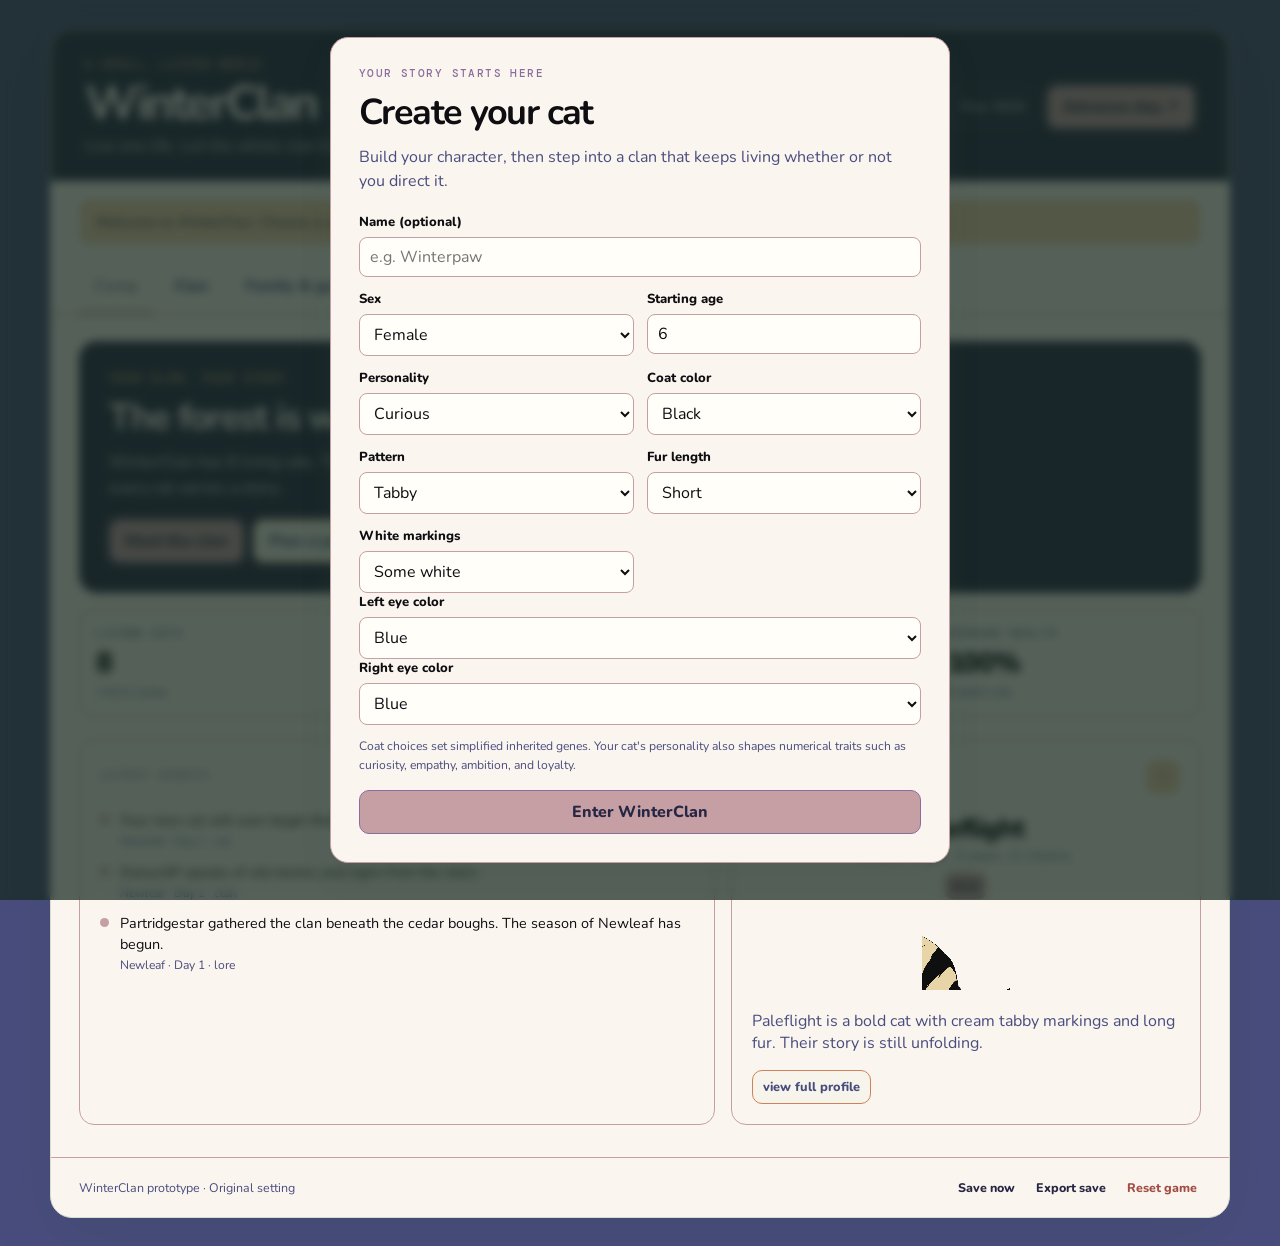
==== commit f0832b50: "add simple grief debuff, add clan vigil scene for dead clanmates, add easy, low-effort hunts for dyi" ====
--- a/docs/index.html
+++ b/docs/index.html
@@ -4,7 +4,7 @@
   <meta charset="utf-8">
   <meta name="viewport" content="width=device-width, initial-scale=1">
   <title>WinterClan — A Cat Clan Life Simulator</title>
-  <link rel="stylesheet" href="styles.css">
+  <link rel="stylesheet" href="styles.css?v=primary-actions">
 </head>
 <body>
   <div class="app-shell">
@@ -31,6 +31,7 @@
       <button class="tab" data-view="breeding">Family &amp; genetics</button>
       <button class="tab" data-view="territory">Territory</button>
       <button class="tab" data-view="chronicle">Chronicle</button>
+      <button class="tab" data-view="starclan">StarClan</button>
     </nav>
 
     <main>
@@ -43,6 +44,7 @@
             <div class="hero-actions">
               <button class="button primary" data-jump="clan">Meet the clan</button>
               <button class="button" data-jump="territory">Plan a patrol</button>
+              <button class="button primary" id="vigilBtn" type="button" hidden>Attend the vigil</button>
             </div>
           </div>
           <div class="camp-art" aria-hidden="true">
@@ -122,6 +124,7 @@
                 <option>Medicine Cat</option>
                 <option>Warrior</option>
                 <option>Apprentice</option>
+                <option>Medicine Cat Apprentice</option>
                 <option>Kit</option>
                 <option>Elder</option>
               </select>
@@ -190,9 +193,9 @@
           </div>
           <p id="individualModeText">Choose an activity for your playable cat. The rest of the clan continues acting autonomously.</p>
           <div class="action-row">
-            <button class="button" id="trainBtn">Practice a skill</button>
-            <button class="button" id="socialBtn">Spend time with a clanmate</button>
-            <button class="button" id="restBtn">Rest and recover</button>
+            <button class="button primary" id="trainBtn">Practice a skill</button>
+            <button class="button primary" id="socialBtn">Spend time with a clanmate</button>
+            <button class="button primary" id="restBtn">Rest and recover</button>
           </div>
         </section>
       </section>
@@ -210,6 +213,18 @@
             <button id="clearLogBtn" class="button small">Clear view</button>
           </div>
           <div id="chronicleList" class="chronicle-list"></div>
+        </section>
+      </section>
+      <section class="view" id="view-starclan">
+        <div class="section-intro">
+          <h2>StarClan</h2>
+          <p>The clan remembers its most recent losses. These cats may visit medicine cats in dreams.</p>
+        </div>
+        <section class="panel">
+          <div class="panel-heading">
+            <h3 id="starClanCount"></h3>
+          </div>
+          <div id="starClanRoster" class="chronicle-list"></div>
         </section>
       </section>
     </main>
@@ -339,13 +354,13 @@
       </div>
     </footer>
   </div>
-  <script src="js/conditions.js"></script>
+  <script src="js/conditions.js?v=condition-onset"></script>
   <script src="js/story-events.js"></script>
   <script src="js/gossip.js"></script>
   <script src="js/npc-ai.js"></script>
   <script src="js/relationships.js"></script>
   <script src="js/social-reactions.js"></script>
   <script src="js/cat-renderer.js"></script>
-  <script src="js/game.js"></script>
+  <script src="js/game.js?v=flood-report"></script>
 </body>
 </html>
--- a/docs/styles.css
+++ b/docs/styles.css
@@ -94,7 +94,7 @@
 .story-dialogue .story-event-card {
   position: relative;
   padding: 0 clamp(14px, 4vw, 24px) 27px;
-  border: 3px dotted var(--ink);
+  border: 3px solid var(--ink);
   border-radius: 10px;
   background: var(--paper);
 }
@@ -217,18 +217,18 @@
 }
 
 .pill {
-  border: 1px solid #577365;
+  border: 1px solid #494d7e;
   border-radius: 99px;
   padding: 8px 12px;
-  color: #e7eee4;
+  color: #f0ebe3;
   font-size: 0.8rem;
   white-space: nowrap;
 }
 
 .button {
   background: #f7f5eb;
-  border: 1px solid #d4d9ca;
-  color: var(--cool-gray);
+  border: 1px solid #d08159;
+  color: var(--muted);
   padding: 10px 15px;
   border-radius: 10px;
   font-weight: 800;
@@ -237,7 +237,7 @@
     background 0.12s ease;
 }
 
-.button:hover {
+.button:enabled:hover {
   transform: translateY(-1px);
   background: #fff;
 }
@@ -248,8 +248,12 @@
   color: #272744;
 }
 
-.button.primary:hover {
+.button.primary:enabled:hover {
   background: #8b6d9c;
+}
+.button.primary:disabled {
+  opacity: 0.55;
+  cursor: default;
 }
 .button.small {
   padding: 7px 10px;
@@ -495,12 +499,13 @@
 .roster-panel {
   padding: 16px;
 }
+
 .count {
   font:
     500 0.72rem "DM Mono",
     monospace;
   color: var(--muted);
-  background: #edf0e7;
+  background: #f0ebe3;
   padding: 4px 7px;
   border-radius: 6px;
 }
@@ -530,19 +535,19 @@
   border: 1px solid transparent;
   border-radius: 11px;
   padding: 9px;
-  background: #f8f7ef;
+  background: #f5f0e9;
   text-align: left;
   color: var(--ink);
   width: 100%;
 }
 
 .cat-row:hover {
-  border-color: #c9d7c5;
-  background: #f0f4eb;
+  border-color: #92929c;
+  background: #f0ebe3;
 }
 .cat-row.selected {
-  border-color: #93ae8b;
-  background: #e8f0e3;
+  border-color: #8b6d9c;
+  background: #f0ebe3;
 }
 
 .cat-avatar {
@@ -573,8 +578,8 @@
   font-size: 0.67rem;
   padding: 4px 6px;
   border-radius: 6px;
-  background: #e7eadf;
-  color: #526252;
+  background: #f0ebe3;
+  color: #272744;
 }
 
 .detail-panel {
@@ -639,12 +644,12 @@
 }
 
 .tag {
-  background: #e8eee2;
-  color: #3e5b48;
+  background: #c69fa5;
+  color: #272744;
   border-radius: 7px;
   padding: 5px 8px;
   font-size: 0.75rem;
-  font-weight: 800;
+  font-weight: 700;
 }
 
 .profile-section {
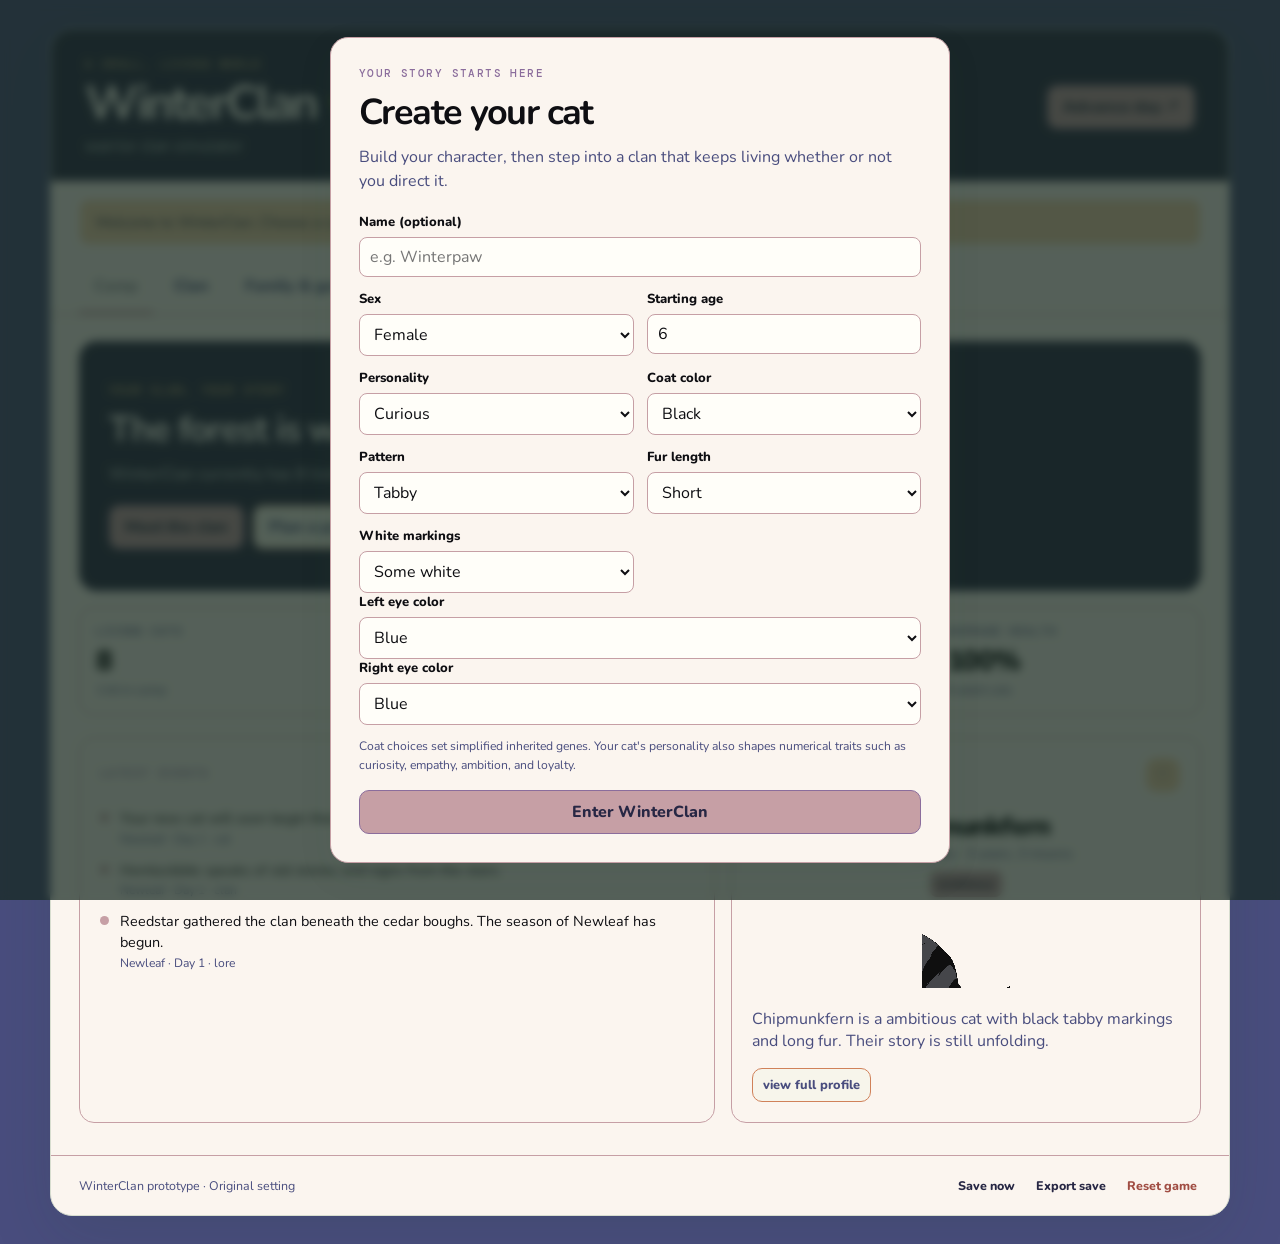
==== commit d33cc5d9: "more herbs, more relationship interactions, new weather events tied to seasons" ====
--- a/docs/index.html
+++ b/docs/index.html
@@ -4,19 +4,20 @@
   <meta charset="utf-8">
   <meta name="viewport" content="width=device-width, initial-scale=1">
   <title>WinterClan — A Cat Clan Life Simulator</title>
-  <link rel="stylesheet" href="styles.css?v=primary-actions">
+  <link rel="stylesheet" href="styles.css?v=patrol-briefing">
 </head>
 <body>
   <div class="app-shell">
     <header class="topbar">
       <div>
         <p class="eyebrow">A SMALL, LIVING WORLD</p>
-        <h1>WinterClan <span class="paw">✦</span></h1>
-        <p class="subtitle">Live one life. Let the whole clan live around you.</p>
+        <h1>WinterClan <span class="paw">🌾</span></h1>
+        <p class="subtitle">warrior clan simulator</p>
       </div>
       <div class="top-status">
         <span id="seasonLabel" class="pill">Newleaf · Day 1</span>
         <span id="foodLabel" class="pill">Prey: 12</span>
+        <button id="foodForecast" class="text-button" type="button">See meal forecast</button>
         <button id="advanceDayBtn" class="button primary">Advance day ↗</button>
       </div>
     </header>
@@ -176,10 +177,24 @@
         <div class="section-intro">
           <p class="eyebrow">BEYOND THE CAMP</p>
           <h2>Territory &amp; patrols</h2>
-          <p>Choose where your cat will lead a patrol. The clanmates who join are selected by their bonds with you, and the outcome can change skills, memories, and relationships.</p>
+          <p>Choose a route and see which clanmates can cover its goal and hazards.</p>
         </div>
 
         <section id="questCard" hidden aria-labelledby="storyEventSpeaker"></section>
+        <div class="patrol-briefing">
+          <section class="briefing-card briefing-weather" id="weatherBriefing" aria-labelledby="weatherHeading">
+            <h3 id="weatherHeading" class="briefing-label">Weather</h3>
+            <p id="weatherSummary" class="briefing-weather-text"></p>
+          </section>
+          <section class="briefing-card briefing-supplies" id="clanReadiness" aria-labelledby="readinessHeading">
+            <h3 id="readinessHeading" class="briefing-label">Clan readiness</h3>
+            <p class="briefing-stock"><strong id="readinessStock"></strong> <span>prey portions available</span></p>
+            <p id="readinessMeals" class="briefing-detail"></p>
+            <p id="readinessTreatment" class="briefing-detail" hidden></p>
+            <p id="readinessUrgent" class="briefing-urgent" hidden></p>
+            <button id="campRestBtn" class="button primary" type="button">Keep patrols in camp tomorrow</button>
+          </section>
+        </div>
         <div class="territory-grid" id="territoryGrid"></div>
         <section class="panel patrol-panel" id="medicineDen" hidden></section>
 
@@ -354,13 +369,17 @@
       </div>
     </footer>
   </div>
-  <script src="js/conditions.js?v=condition-onset"></script>
-  <script src="js/story-events.js"></script>
+  <script src="js/conditions.js?v=named-herbs"></script>
+  <script src="js/herbs.js?v=deathberry-event"></script>
+  <script src="js/weather.js?v=heat-exhaustion"></script>
+  <script src="js/patrols.js"></script>
+  <script src="js/quirks.js?v=shared-gift-quirk"></script>
+  <script src="js/story-events.js?v=mutual-romance"></script>
   <script src="js/gossip.js"></script>
-  <script src="js/npc-ai.js"></script>
-  <script src="js/relationships.js"></script>
-  <script src="js/social-reactions.js"></script>
+  <script src="js/npc-ai.js?v=mutual-romance"></script>
+  <script src="js/relationships.js?v=rescue-truce"></script>
+  <script src="js/social-reactions.js?v=cat-conflicts"></script>
   <script src="js/cat-renderer.js"></script>
-  <script src="js/game.js?v=flood-report"></script>
+  <script src="js/game.js?v=mutual-romance"></script>
 </body>
 </html>
--- a/docs/styles.css
+++ b/docs/styles.css
@@ -846,6 +846,89 @@
   margin: 12px 0 0;
 }
 
+.patrol-briefing {
+  display: grid;
+  grid-template-columns: minmax(0, 1.2fr) minmax(0, 1fr);
+  gap: 14px;
+  margin: 20px 0;
+}
+
+.briefing-card {
+  --briefing-accent: var(--mauve);
+  --briefing-wash: #f2eaf4;
+  min-width: 0;
+  padding: 16px 18px;
+  border: 1px solid var(--line);
+  border-inline-start: 4px solid var(--briefing-accent);
+  border-radius: 12px;
+  background: var(--briefing-wash);
+}
+
+.briefing-card[data-tone="alert"] {
+  --briefing-accent: #a55c39;
+  --briefing-wash: #f9e9db;
+}
+
+.briefing-supplies {
+  --briefing-wash: #f4edf3;
+}
+
+.briefing-card .briefing-label {
+  margin: 0 0 8px;
+  color: var(--deep-indigo);
+  font: 500 0.72rem/1.35 "DM Mono", monospace;
+  letter-spacing: 0.08em;
+  text-transform: uppercase;
+}
+
+.briefing-weather-text,
+.briefing-stock,
+.briefing-detail,
+.briefing-urgent {
+  margin: 0;
+  overflow-wrap: anywhere;
+}
+
+.briefing-weather-text {
+  max-width: 42ch;
+  font-size: clamp(1rem, 2vw, 1.18rem);
+  font-weight: 500;
+  line-height: 1.4;
+}
+
+.briefing-stock strong {
+  font-size: 1.5rem;
+  font-variant-numeric: tabular-nums;
+  line-height: 1;
+}
+
+.briefing-detail,
+.briefing-urgent {
+  margin-top: 5px;
+  font-size: 0.9rem;
+}
+
+.briefing-detail {
+  color: var(--muted);
+}
+
+.briefing-urgent {
+  color: #763e27;
+  font-weight: 800;
+}
+
+.briefing-supplies .button {
+  margin-top: 12px;
+  max-width: 100%;
+}
+
+@media (max-width: 640px) {
+  .patrol-briefing {
+    grid-template-columns: minmax(0, 1fr);
+    gap: 10px;
+  }
+}
+
 .territory-grid {
   display: grid;
   grid-template-columns: repeat(3, 1fr);
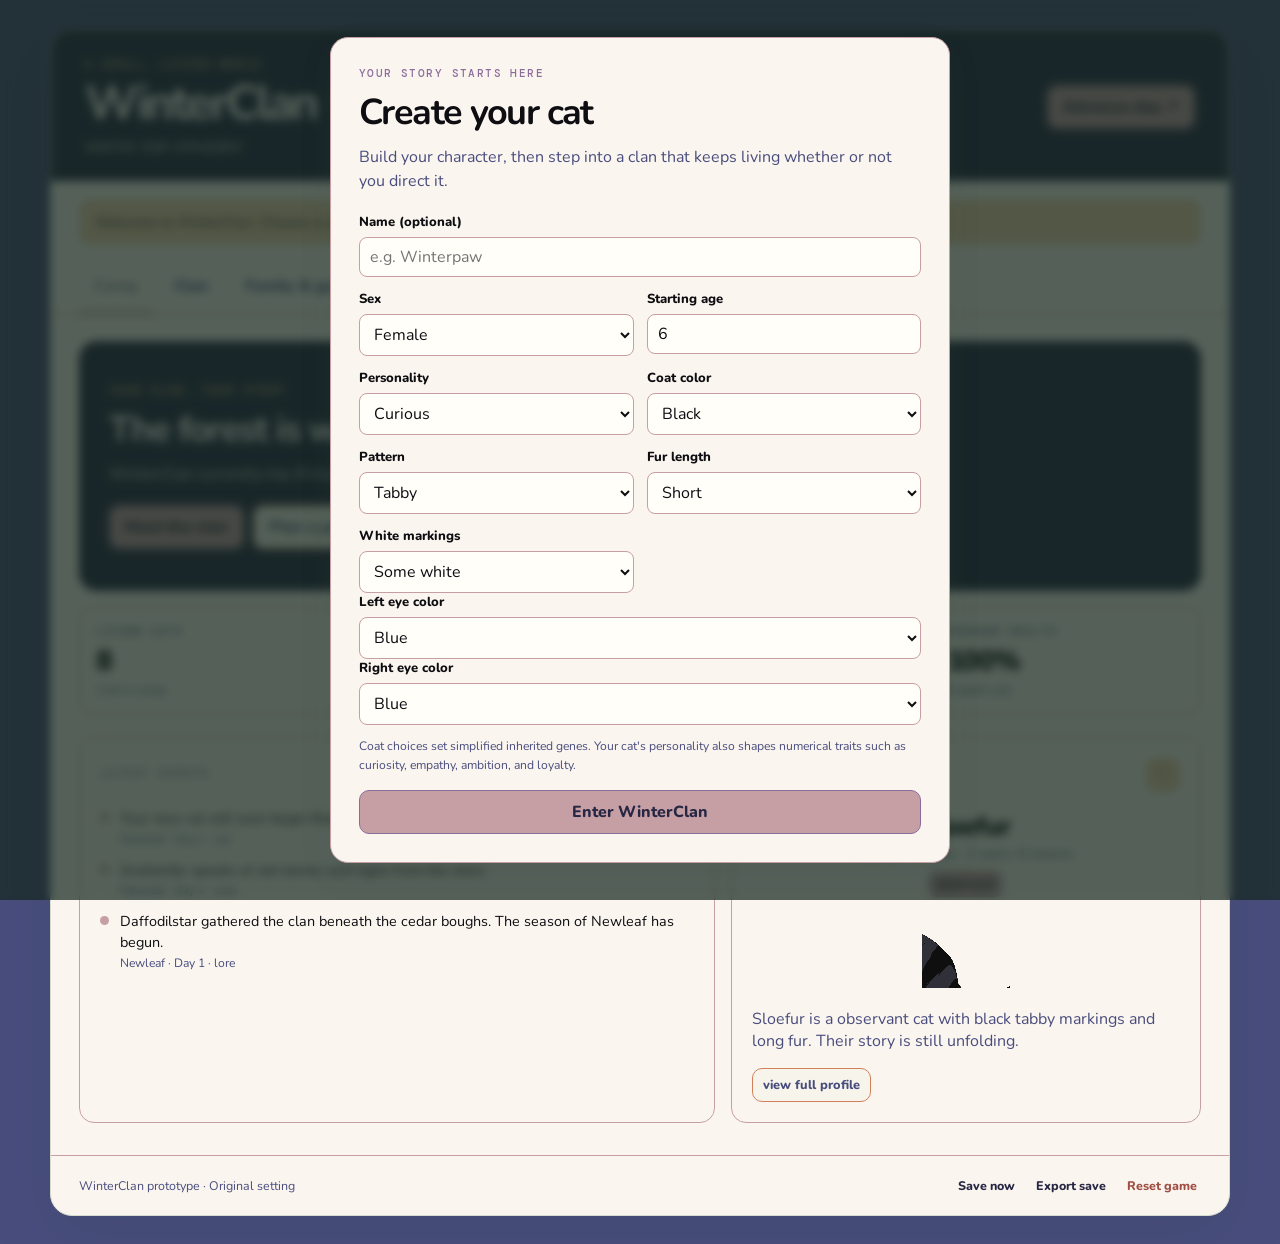
==== commit 643c4bf0: "add social events, add consequences to using deathberries, add more discoverable quirks" ====
--- a/docs/index.html
+++ b/docs/index.html
@@ -4,7 +4,7 @@
   <meta charset="utf-8">
   <meta name="viewport" content="width=device-width, initial-scale=1">
   <title>WinterClan — A Cat Clan Life Simulator</title>
-  <link rel="stylesheet" href="styles.css?v=patrol-briefing">
+  <link rel="stylesheet" href="styles.css?v=patrol-card-details">
 </head>
 <body>
   <div class="app-shell">
@@ -372,14 +372,16 @@
   <script src="js/conditions.js?v=named-herbs"></script>
   <script src="js/herbs.js?v=deathberry-event"></script>
   <script src="js/weather.js?v=heat-exhaustion"></script>
-  <script src="js/patrols.js"></script>
+  <script src="js/patrols.js?v=clan-social"></script>
   <script src="js/quirks.js?v=shared-gift-quirk"></script>
-  <script src="js/story-events.js?v=mutual-romance"></script>
-  <script src="js/gossip.js"></script>
-  <script src="js/npc-ai.js?v=mutual-romance"></script>
-  <script src="js/relationships.js?v=rescue-truce"></script>
+  <script src="js/story-events.js?v=pair-trust"></script>
+  <script src="js/gossip.js?v=clan-social"></script>
+  <script src="js/deathberry-incidents.js?v=pair-trust"></script>
+  <script src="js/clan-social.js?v=clan-social"></script>
+  <script src="js/npc-ai.js?v=clan-social"></script>
+  <script src="js/relationships.js?v=pair-trust"></script>
   <script src="js/social-reactions.js?v=cat-conflicts"></script>
   <script src="js/cat-renderer.js"></script>
-  <script src="js/game.js?v=mutual-romance"></script>
+  <script src="js/game.js?v=pair-trust"></script>
 </body>
 </html>
--- a/docs/styles.css
+++ b/docs/styles.css
@@ -966,6 +966,40 @@
   margin-bottom: 10px;
 }
 
+.location-details {
+  display: grid;
+  gap: 8px;
+  border-top: 1px solid var(--line);
+  padding-top: 8px;
+  font-size: 0.82rem;
+  line-height: 1.5;
+  color: var(--muted);
+}
+
+.location-details strong {
+  color: var(--ink);
+}
+
+.location-hazard,
+.location-modifiers {
+  display: grid;
+}
+
+.location-hazard {
+  padding: 6px 8px;
+  border-radius: 6px;
+  background: #f7e9db;
+  color: #713f2a;
+}
+
+.location-hazard strong {
+  color: inherit;
+}
+
+.location-modifiers > span {
+  padding-inline-start: 8px;
+}
+
 .location-difficulty {
   font:
     0.68rem "DM Mono",
